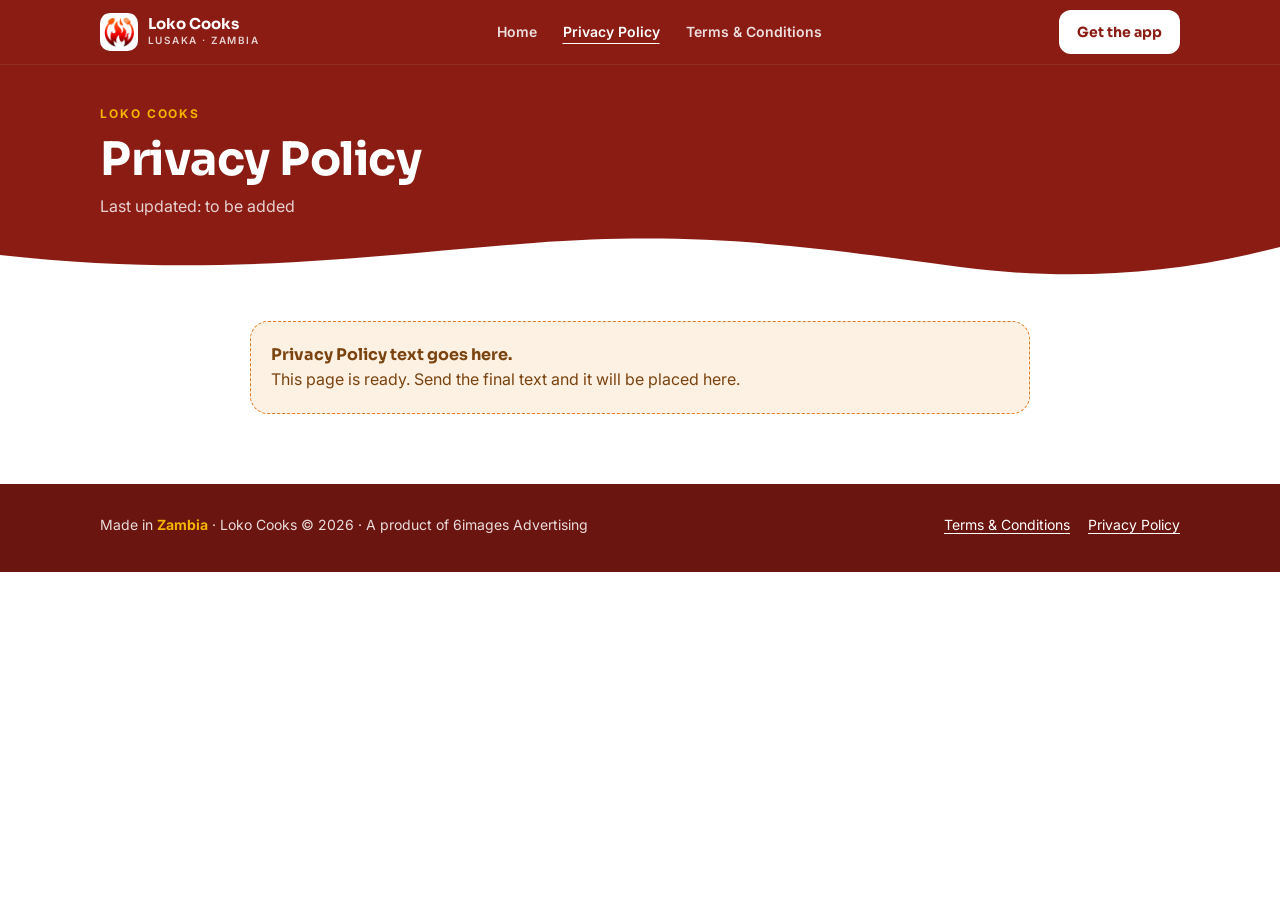
==== privacy.html @ bebd5e4b "Initial commit: Loko Cooks static website - Homepage, privacy policy, terms - Styles and images - Ne" ====
<!doctype html>
<html lang="en">
<head>
<meta charset="utf-8">
<meta name="viewport" content="width=device-width, initial-scale=1">
<title>Privacy Policy · Loko Cooks</title>
<meta name="description" content="Privacy Policy for the Loko Cooks app.">
<meta name="theme-color" content="#8a1c14">
<link rel="icon" type="image/png" href="img/favicon.png">
<link rel="preconnect" href="https://fonts.googleapis.com">
<link rel="preconnect" href="https://fonts.gstatic.com" crossorigin>
<link href="https://fonts.googleapis.com/css2?family=Inter:wght@400;500;600&family=Sora:wght@600;700;800&display=swap" rel="stylesheet">
<link rel="stylesheet" href="css/style.css">
</head>
<body>
<header class="site-header">
  <div class="wrap">
    <a class="brand" href="index.html" aria-label="Loko Cooks home">
      <img src="img/flame.png" alt="">
      <span><b>Loko Cooks</b><small>LUSAKA · ZAMBIA</small></span>
    </a>
    <nav class="nav" aria-label="Main">
      <a href="index.html">Home</a>
      <a href="privacy.html" aria-current="page">Privacy Policy</a>
      <a href="terms.html">Terms &amp; Conditions</a>
    </nav>
    <a class="btn btn-light" href="index.html#get">Get the app</a>
  </div>
</header>

<main>
<div class="page-hero">
  <div class="wrap">
    <div class="eyebrow">Loko Cooks</div>
    <h1>Privacy Policy</h1>
    <p>Last updated: <!-- DATE -->to be added</p>
  </div>
  <svg class="wave" viewBox="0 0 1440 56" preserveAspectRatio="none" aria-hidden="true"><path d="M0 30C240 54 420 30 600 18 780 6 900 20 1080 42 1200 56 1320 50 1440 22V56H0z" fill="#fff"/></svg>
</div>
<div class="legal">
  <div class="wrap">
    <div class="doc">
      <!-- PASTE THE PRIVACY POLICY TEXT BELOW. Use <h2> for headings, <p> for paragraphs and <ul><li> for lists. -->
      <div class="placeholder"><b>Privacy Policy text goes here.</b><br>This page is ready. Send the final text and it will be placed here.</div>
    </div>
  </div>
</div>
</main>

<footer class="site-footer">
  <div class="wrap">
    <div>Made in <strong>Zambia</strong> · Loko Cooks © 2026 · A product of 6images Advertising</div>
    <div class="links"><a href="terms.html">Terms &amp; Conditions</a><a href="privacy.html">Privacy Policy</a></div>
  </div>
</footer>
</body>
</html>
---- css/style.css ----
/* Loko Cooks website. Colours come from the app (lib/theme.ts). */
:root {
  --maroon: #8a1c14;
  --maroon-deep: #6e140e;
  --maroon-banner: #6b1510;
  --orange: #e07a1f;
  --orange-soft: #fdf1e3;
  --amber: #f4b400;
  --soft: #fbeeea;
  --line: #f0d6d1;
  --ink: #1c1b26;
  --sub: #6b6a78;
  --white: #ffffff;
  --radius: 18px;
  --wrap: 1120px;
}
* { box-sizing: border-box; }
html { scroll-behavior: smooth; -webkit-text-size-adjust: 100%; }
body {
  margin: 0;
  font-family: "Inter", system-ui, -apple-system, "Segoe UI", Roboto, sans-serif;
  color: var(--ink);
  background: var(--white);
  line-height: 1.6;
  font-size: 16px;
}
img { max-width: 100%; display: block; }
a { color: inherit; }
h1, h2, h3 { font-family: "Sora", "Inter", system-ui, sans-serif; line-height: 1.15; margin: 0; letter-spacing: -0.01em; }
.wrap { width: 100%; max-width: var(--wrap); margin: 0 auto; padding: 0 20px; }

/* ---------- header ---------- */
.site-header {
  position: sticky; top: 0; z-index: 50;
  background: var(--maroon);
  color: #fff;
  box-shadow: 0 1px 0 rgba(255,255,255,.08);
}
.site-header .wrap { display: flex; align-items: center; justify-content: space-between; height: 64px; gap: 12px; }
.brand { display: flex; align-items: center; gap: 10px; text-decoration: none; }
.brand img { width: 38px; height: 38px; border-radius: 10px; background: #fff; padding: 4px; object-fit: contain; }
.brand b { display: block; font-family: "Sora", sans-serif; font-size: 15px; line-height: 1.1; }
.brand small { display: block; font-size: 10px; letter-spacing: .14em; opacity: .8; font-weight: 600; }
.nav { display: none; gap: 26px; font-size: 14px; font-weight: 600; }
.nav a { text-decoration: none; opacity: .85; }
.nav a:hover, .nav a[aria-current="page"] { opacity: 1; text-decoration: underline; text-underline-offset: 6px; }
.btn {
  display: inline-flex; align-items: center; justify-content: center; gap: 8px;
  font-family: "Sora", sans-serif; font-weight: 700; font-size: 14px;
  border-radius: 12px; padding: 11px 18px; text-decoration: none; border: 0; cursor: pointer;
}
.btn-light { background: #fff; color: var(--maroon); }
.btn-orange { background: var(--orange); color: #fff; padding: 15px 24px; font-size: 15px; box-shadow: 0 8px 20px rgba(224,122,31,.35); }
.btn-orange:hover { background: #cf6e17; }
.btn-ghost { background: rgba(255,255,255,.12); color: #fff; padding: 15px 24px; font-size: 15px; border: 1px solid rgba(255,255,255,.3); }

/* ---------- hero ---------- */
.hero { background: var(--maroon); color: #fff; position: relative; overflow: hidden; padding: 38px 0 0; }
.hero .grid { display: grid; gap: 28px; }
.eyebrow { font-size: 12px; letter-spacing: .16em; font-weight: 700; text-transform: uppercase; color: var(--amber); }
.hero h1 { font-size: clamp(32px, 8vw, 54px); margin: 12px 0 16px; }
.hero h1 em { font-style: normal; color: var(--amber); }
.hero p.lead { font-size: 17px; color: rgba(255,255,255,.86); max-width: 520px; margin: 0 0 22px; }
.hero .cta { display: flex; flex-wrap: wrap; gap: 12px; }
.note { margin-top: 14px; font-size: 13px; color: rgba(255,255,255,.7); }
.hero-photo {
  position: relative; border-radius: 28px; overflow: hidden; aspect-ratio: 4 / 4.4;
  max-height: 460px; width: 100%;
}
.hero-photo img { width: 100%; height: 100%; object-fit: cover; }
.hero-photo .tag {
  position: absolute; left: 14px; bottom: 14px; background: #fff; color: var(--ink);
  border-radius: 14px; padding: 10px 14px; font-weight: 700; font-size: 14px; display: flex; gap: 10px; align-items: center;
  box-shadow: 0 10px 30px rgba(0,0,0,.25);
}
.hero-photo .tag i { width: 10px; height: 10px; border-radius: 50%; background: #1f9d55; display: inline-block; }
.dot-orb { position: absolute; border-radius: 50%; background: var(--amber); opacity: .95; }
.hero .orb1 { width: 38px; height: 38px; top: 26px; right: 22px; }
.hero .orb2 { width: 18px; height: 18px; top: 160px; right: 70px; background: var(--orange); }
.wave { display: block; width: 100%; height: 56px; margin-top: -1px; }

/* ---------- sections ---------- */
.dotted {
  background-color: #fff;
  background-image:
    linear-gradient(rgba(138,28,20,.05) 1px, transparent 1px),
    linear-gradient(90deg, rgba(138,28,20,.05) 1px, transparent 1px);
  background-size: 36px 36px;
}
section { padding: 56px 0; }
.sec-head { text-align: center; max-width: 640px; margin: 0 auto 34px; }
.sec-head .eyebrow { color: var(--maroon); }
.sec-head h2 { font-size: clamp(26px, 6vw, 38px); margin: 10px 0 12px; }
.sec-head p { color: var(--sub); margin: 0; }

.stats { display: grid; grid-template-columns: 1fr 1fr; gap: 1px; background: rgba(255,255,255,.12); border-radius: 18px; overflow: hidden; margin-top: -2px; }
.stat { background: var(--maroon-deep); padding: 20px 14px; text-align: center; }
.stat b { display: block; font-family: "Sora", sans-serif; font-size: 28px; color: var(--amber); }
.stat span { font-size: 11px; letter-spacing: .14em; font-weight: 700; color: rgba(255,255,255,.8); text-transform: uppercase; }
.stats-wrap { background: var(--maroon); padding: 28px 0 0; }
.stats-wrap .wave { margin-top: 36px; }

.cards { display: grid; gap: 16px; }
.card { background: #fff; border: 1px solid var(--line); border-radius: var(--radius); padding: 22px; box-shadow: 0 6px 22px rgba(138,28,20,.06); }
.card .ico { width: 46px; height: 46px; border-radius: 14px; background: var(--soft); color: var(--maroon); display: grid; place-items: center; margin-bottom: 14px; }
.card .ico svg { width: 24px; height: 24px; }
.card h3 { font-size: 18px; margin-bottom: 8px; }
.card p { margin: 0 0 12px; color: var(--sub); font-size: 15px; }
.ticks { list-style: none; padding: 0; margin: 0; display: grid; gap: 8px; font-size: 14px; }
.ticks li { display: flex; gap: 8px; align-items: flex-start; }
.ticks li::before { content: ""; flex: none; width: 16px; height: 16px; margin-top: 3px; border-radius: 50%; background: var(--orange) url("data:image/svg+xml,%3Csvg xmlns='http://www.w3.org/2000/svg' viewBox='0 0 16 16'%3E%3Cpath d='M4.5 8.4l2.3 2.3 4.7-4.9' fill='none' stroke='white' stroke-width='1.8' stroke-linecap='round' stroke-linejoin='round'/%3E%3C/svg%3E") center / 16px no-repeat; }

.steps-sec { background: var(--soft); }
.steps { display: grid; gap: 14px; counter-reset: s; }
.step { background: #fff; border-radius: var(--radius); padding: 20px 20px 20px 74px; position: relative; border: 1px solid var(--line); }
.step::before {
  counter-increment: s; content: counter(s);
  position: absolute; left: 18px; top: 18px; width: 40px; height: 40px; border-radius: 50%;
  background: var(--maroon); color: #fff; font-family: "Sora", sans-serif; font-weight: 800; display: grid; place-items: center;
}
.step h3 { font-size: 17px; margin-bottom: 4px; }
.step p { margin: 0; color: var(--sub); font-size: 15px; }

.markets { display: grid; gap: 12px; grid-template-columns: 1fr; }
.market { display: flex; align-items: center; gap: 14px; background: #fff; border: 1px solid var(--line); border-radius: var(--radius); padding: 16px 18px; }
.market .pin { width: 42px; height: 42px; border-radius: 50%; background: var(--orange-soft); color: var(--orange); display: grid; place-items: center; flex: none; }
.market b { font-family: "Sora", sans-serif; display: block; }
.market span { font-size: 13px; color: var(--sub); }

.rider { background: var(--maroon); color: #fff; border-radius: 28px; padding: 30px 24px; position: relative; overflow: hidden; }
.rider h2 { font-size: clamp(24px, 6vw, 34px); margin: 10px 0 12px; }
.rider p { color: rgba(255,255,255,.85); margin: 0 0 18px; max-width: 520px; }
.rider .orb { position: absolute; width: 120px; height: 120px; border-radius: 50%; right: -30px; bottom: -30px; background: var(--amber); opacity: .9; }

.contact-list { display: grid; gap: 14px; max-width: 560px; margin: 0 auto; }
.contact { display: flex; gap: 16px; align-items: center; text-decoration: none; background: #fff; border: 1px solid var(--line); border-radius: var(--radius); padding: 18px; box-shadow: 0 6px 22px rgba(138,28,20,.06); }
.contact .ico { width: 46px; height: 46px; border-radius: 50%; background: var(--maroon); color: #fff; display: grid; place-items: center; flex: none; }
.contact .ico svg { width: 22px; height: 22px; }
.contact b { font-family: "Sora", sans-serif; display: block; font-size: 16px; }
.contact span { font-size: 13.5px; color: var(--sub); }

/* ---------- footer ---------- */
.site-footer { background: var(--maroon-banner); color: rgba(255,255,255,.85); padding: 30px 0 36px; font-size: 14px; }
.site-footer .wrap { display: grid; gap: 14px; }
.site-footer a { color: #fff; text-underline-offset: 3px; }
.site-footer .links { display: flex; flex-wrap: wrap; gap: 6px 18px; }
.site-footer strong { color: var(--amber); }

/* ---------- legal pages ---------- */
.page-hero { background: var(--maroon); color: #fff; padding: 40px 0 0; }
.page-hero h1 { font-size: clamp(30px, 7vw, 46px); margin: 10px 0 8px; }
.page-hero p { margin: 0 0 6px; color: rgba(255,255,255,.8); }
.legal { padding: 40px 0 70px; }
.legal .doc { max-width: 780px; margin: 0 auto; }
.legal h2 { font-size: 22px; margin: 34px 0 10px; color: var(--maroon); }
.legal p, .legal li { color: #3b3a47; }
.legal ul { padding-left: 20px; }
.placeholder { border: 1.5px dashed var(--orange); background: var(--orange-soft); border-radius: var(--radius); padding: 20px; color: #7a4310; }
.placeholder b { font-family: "Sora", sans-serif; }

/* ---------- desktop ---------- */
@media (min-width: 760px) {
  .nav { display: flex; }
  .hero { padding-top: 64px; }
  .hero .grid { grid-template-columns: 1.1fr .9fr; align-items: end; gap: 48px; }
  .hero .copy { padding-bottom: 30px; }
  .hero-photo { max-height: 520px; }
  .stats { grid-template-columns: repeat(4, 1fr); }
  .cards.three { grid-template-columns: repeat(3, 1fr); }
  .cards.two { grid-template-columns: repeat(2, 1fr); }
  .steps { grid-template-columns: repeat(2, 1fr); }
  .markets { grid-template-columns: repeat(3, 1fr); }
  .rider { padding: 48px; }
  .site-footer .wrap { grid-template-columns: 1fr auto; align-items: center; }
  section { padding: 76px 0; }
}
@media (prefers-reduced-motion: no-preference) {
  .card, .step, .market, .contact { transition: transform .2s ease, box-shadow .2s ease; }
  .card:hover, .contact:hover { transform: translateY(-3px); box-shadow: 0 12px 28px rgba(138,28,20,.12); }
}
a:focus-visible, .btn:focus-visible { outline: 3px solid var(--amber); outline-offset: 3px; }
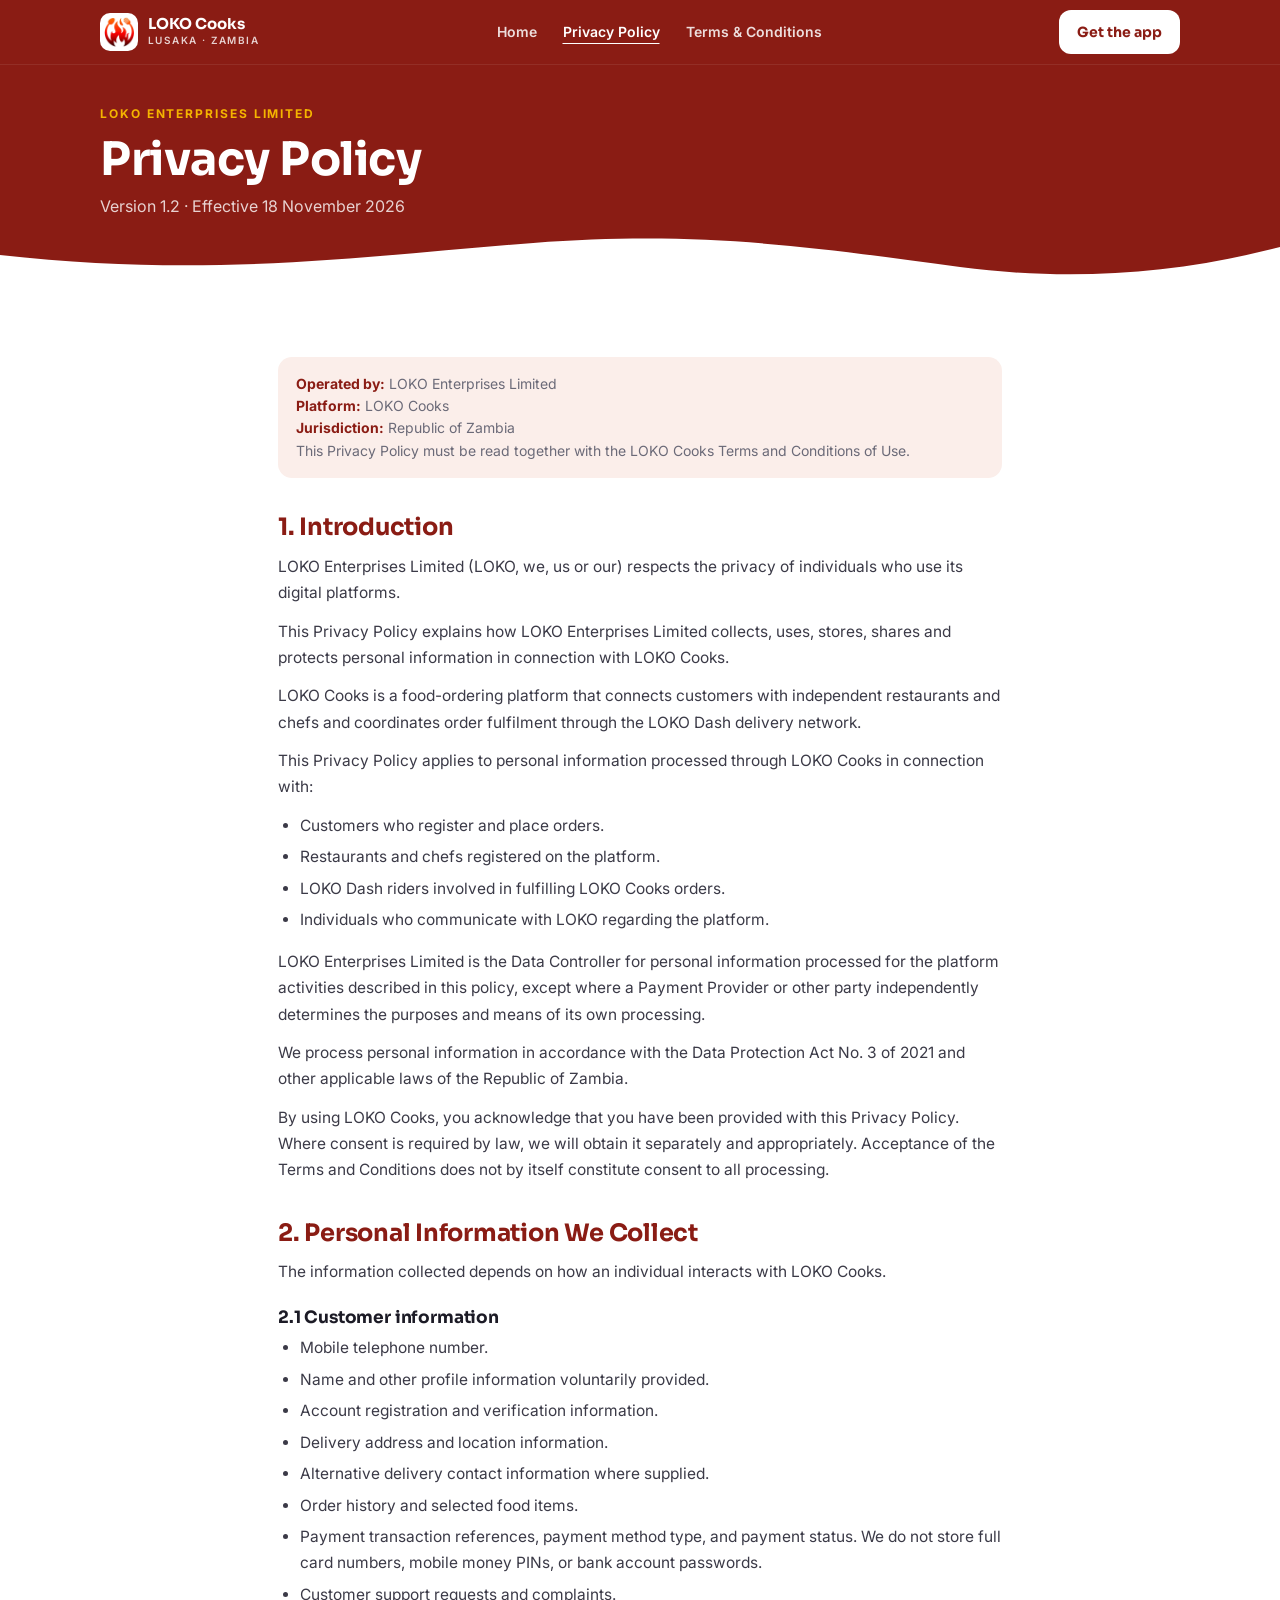
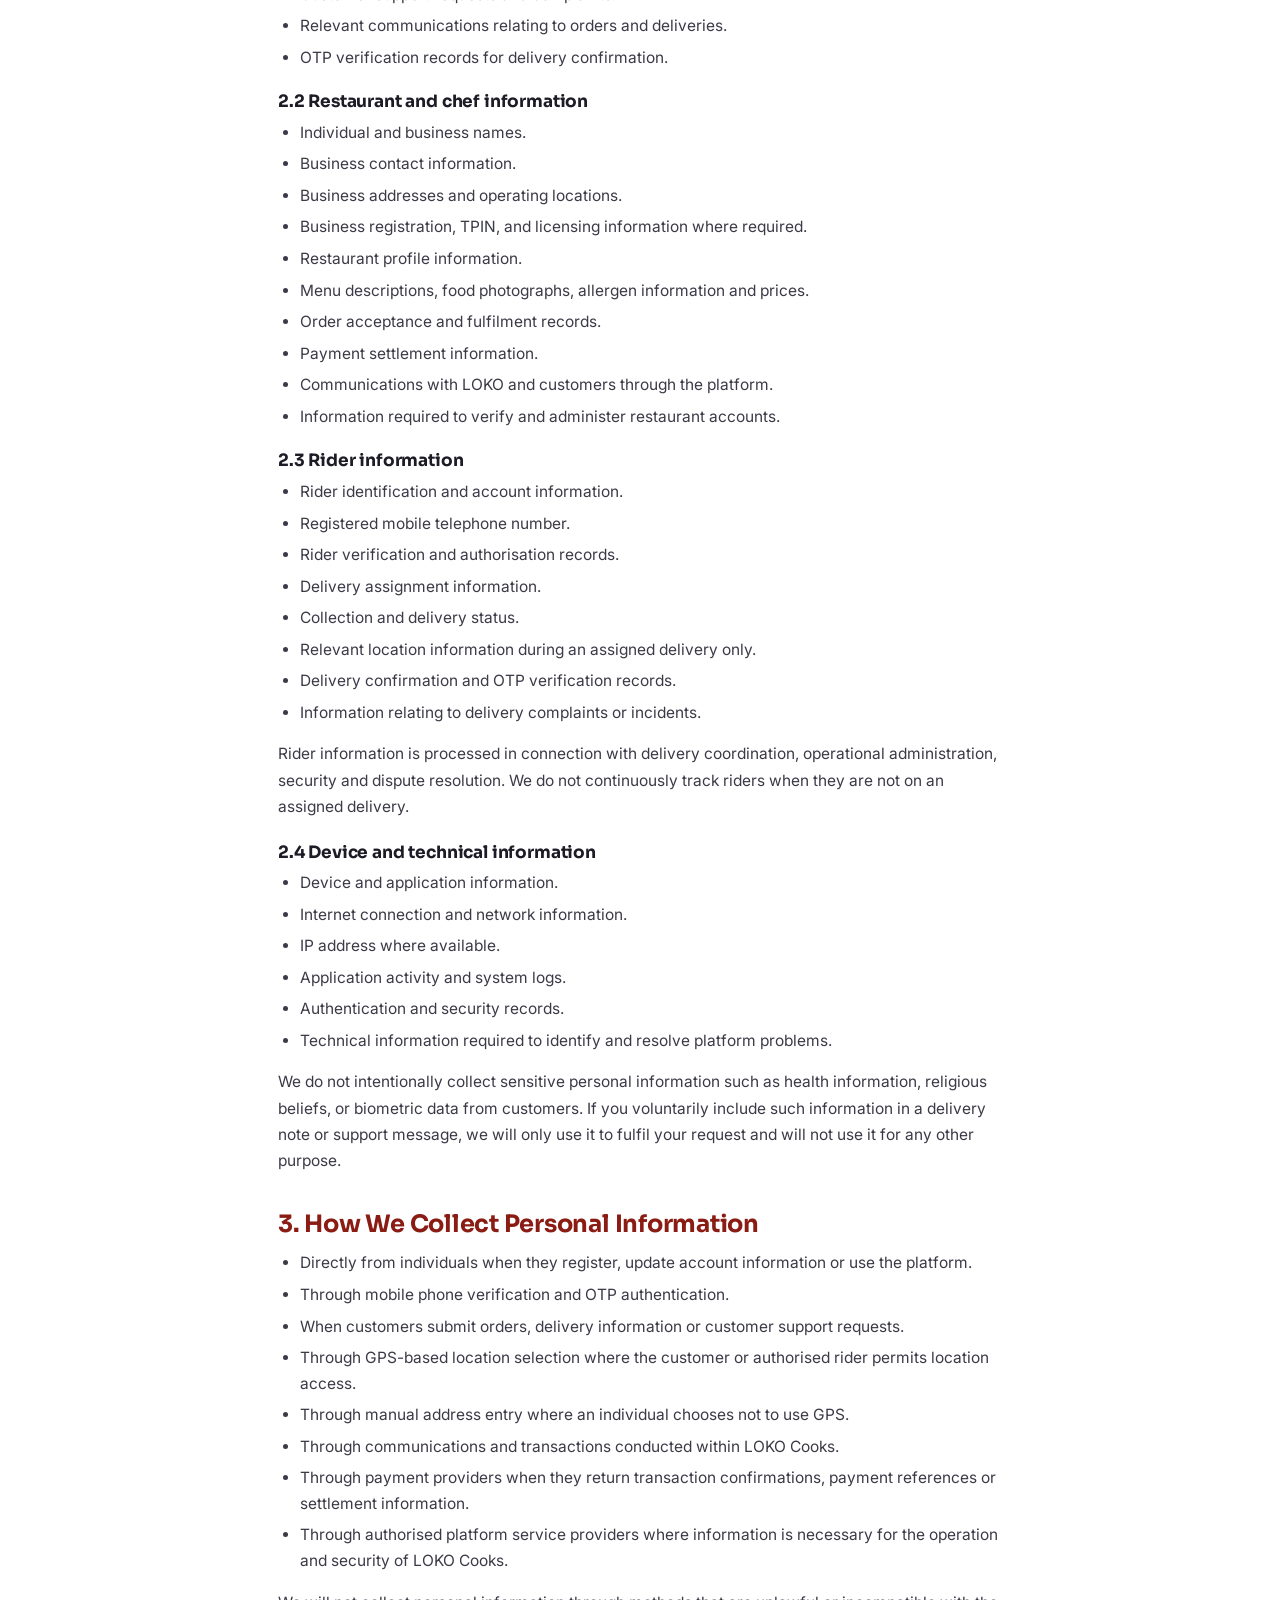
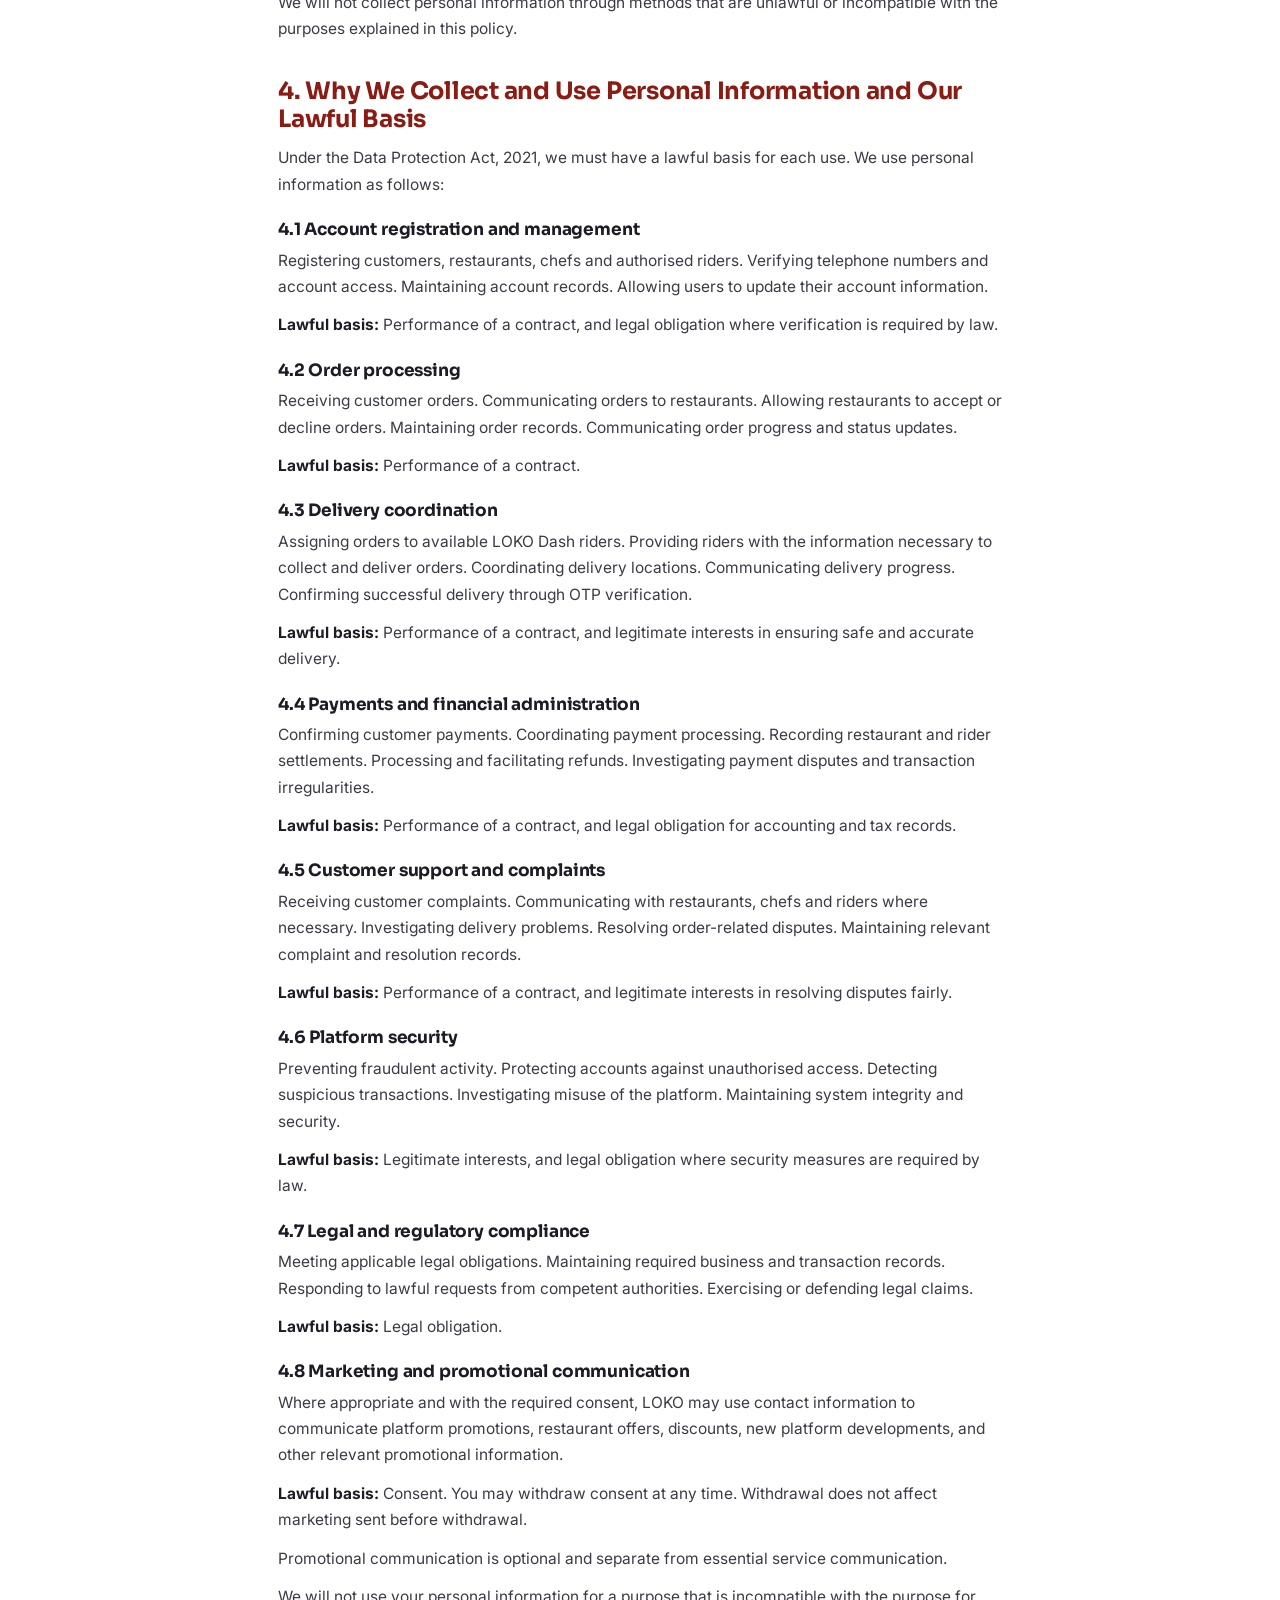
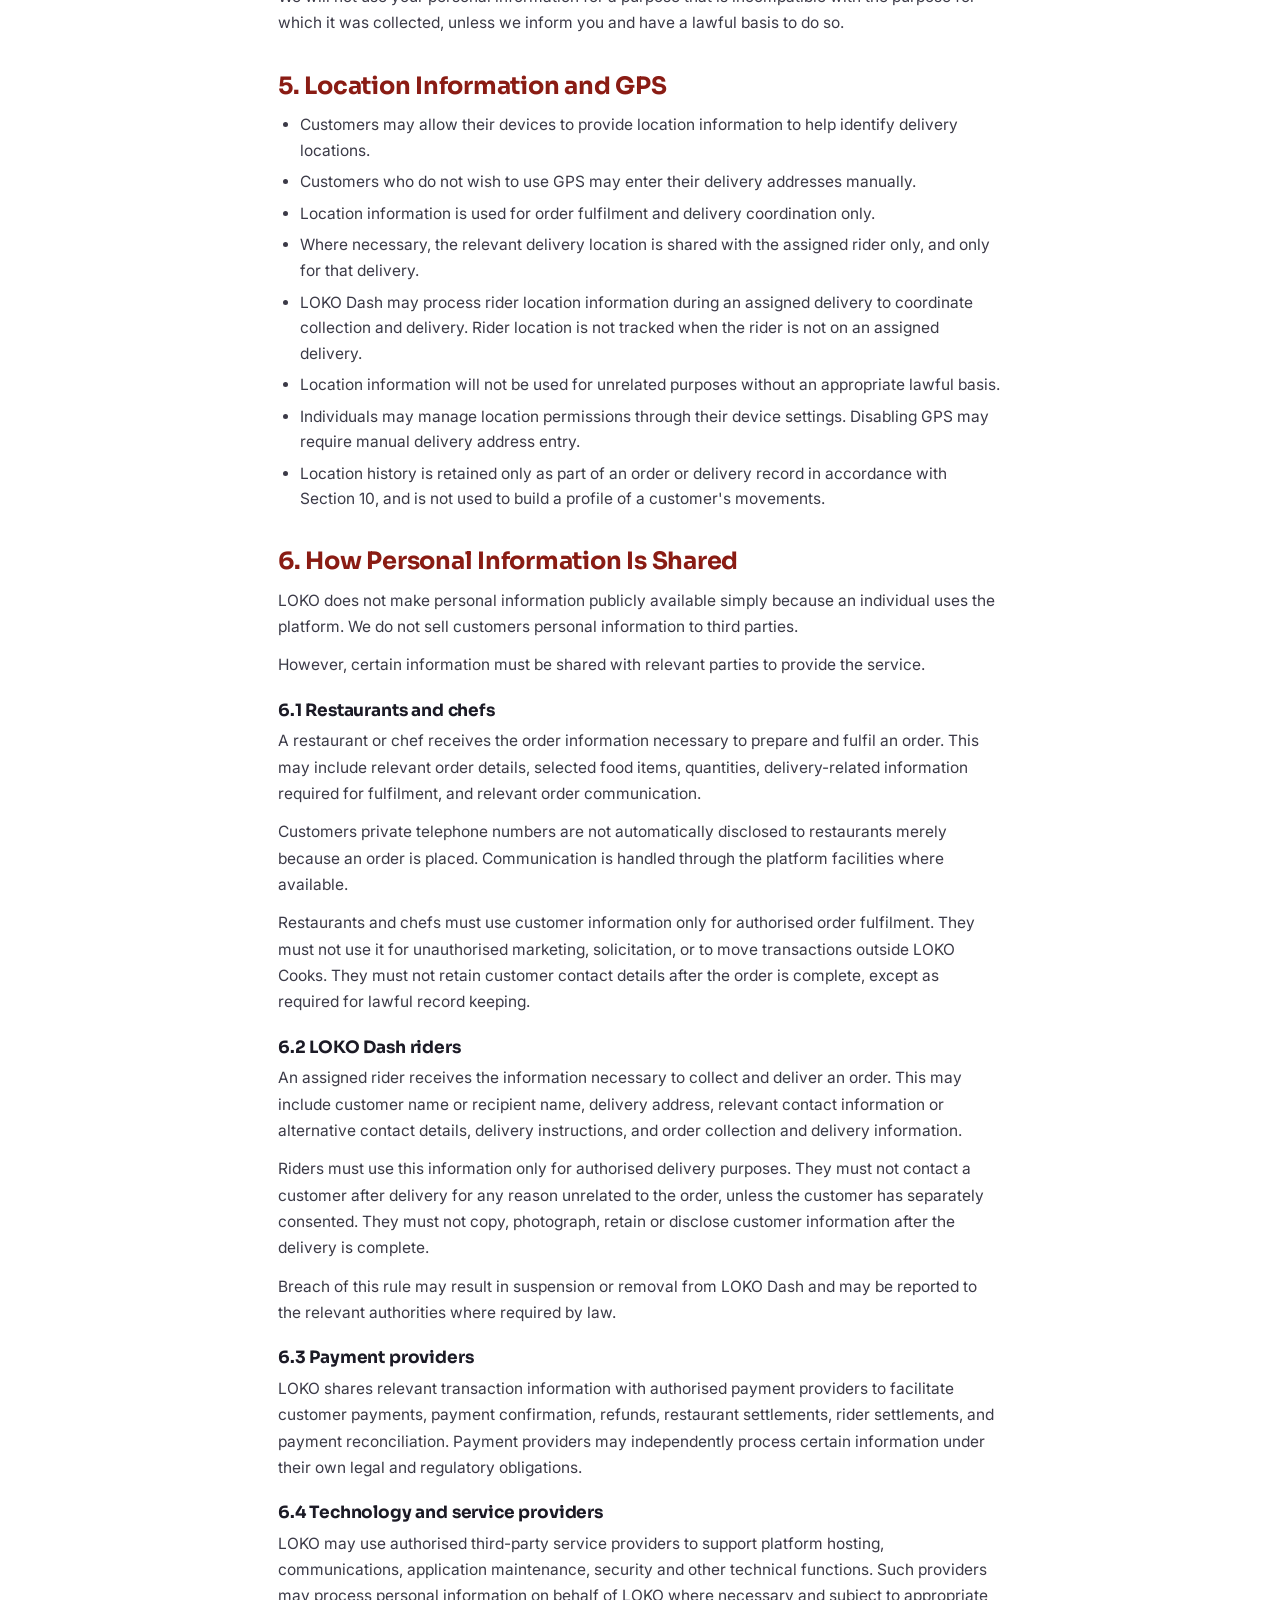
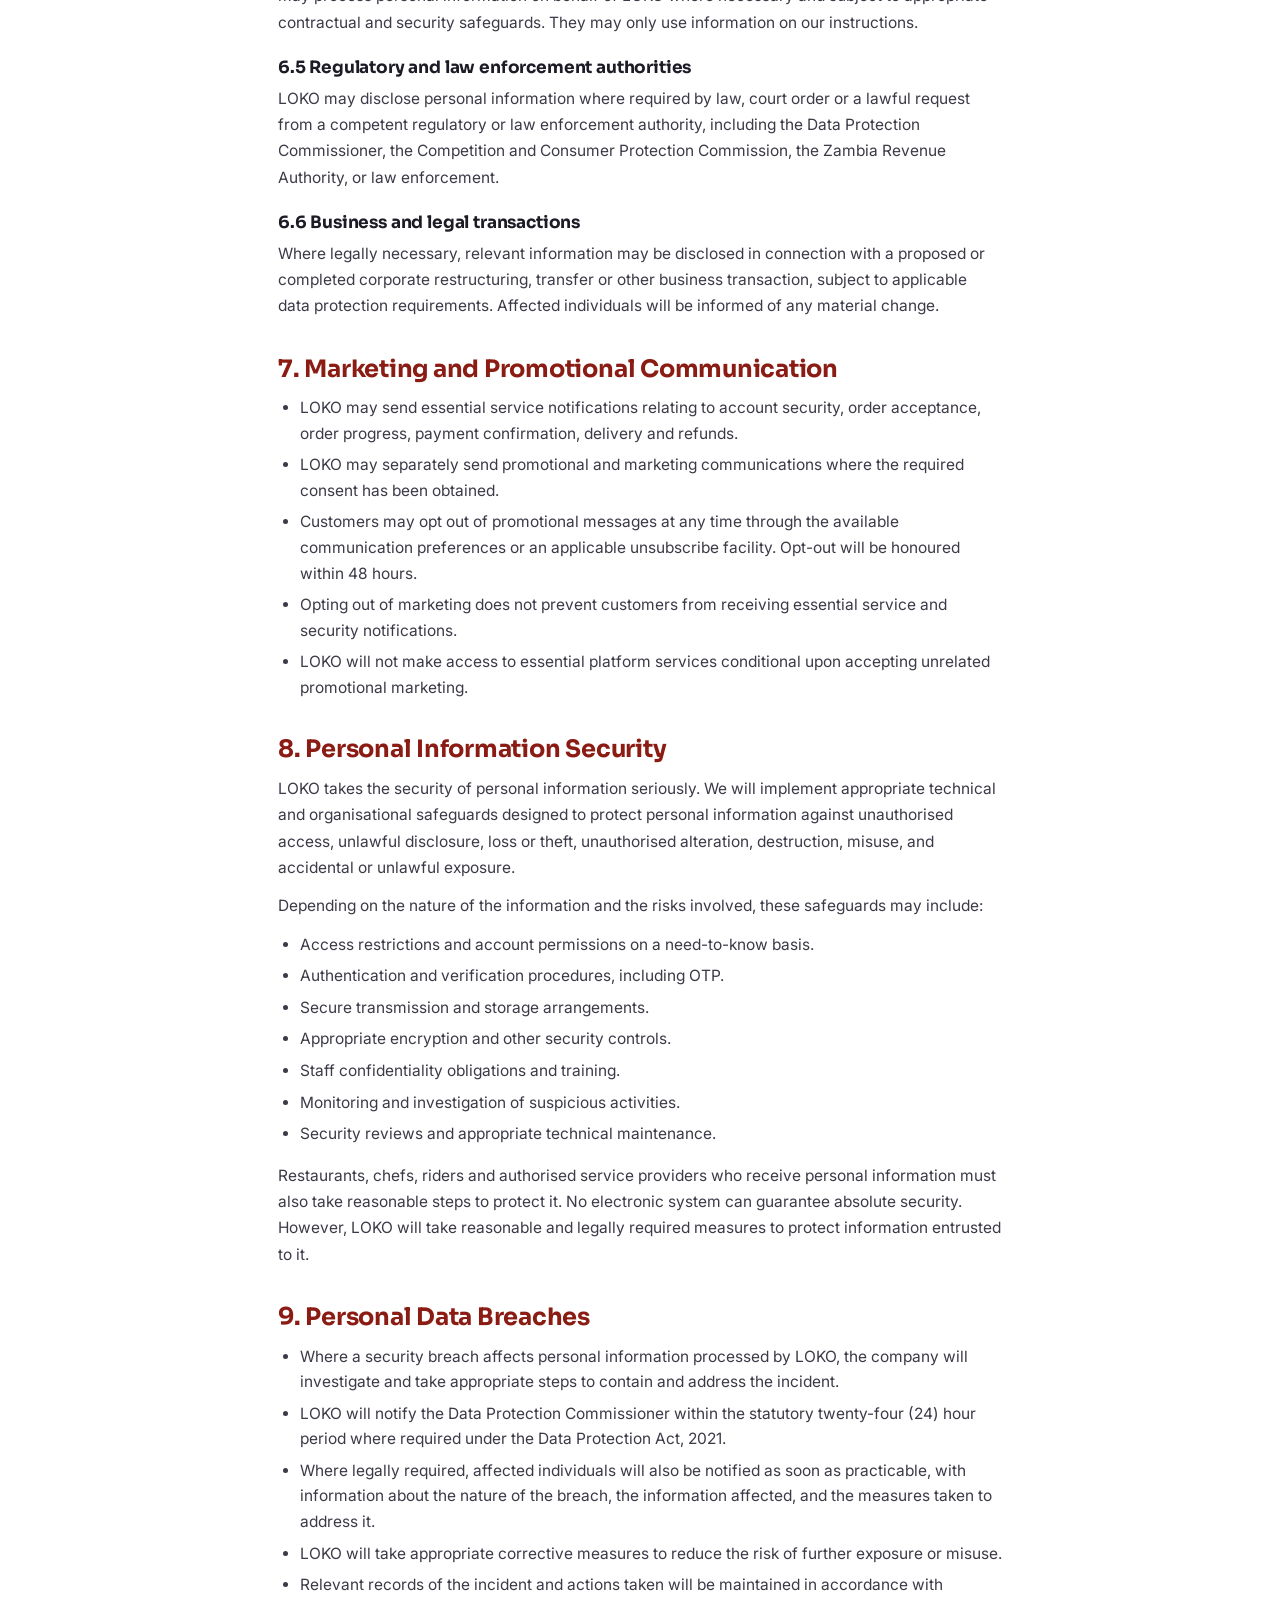
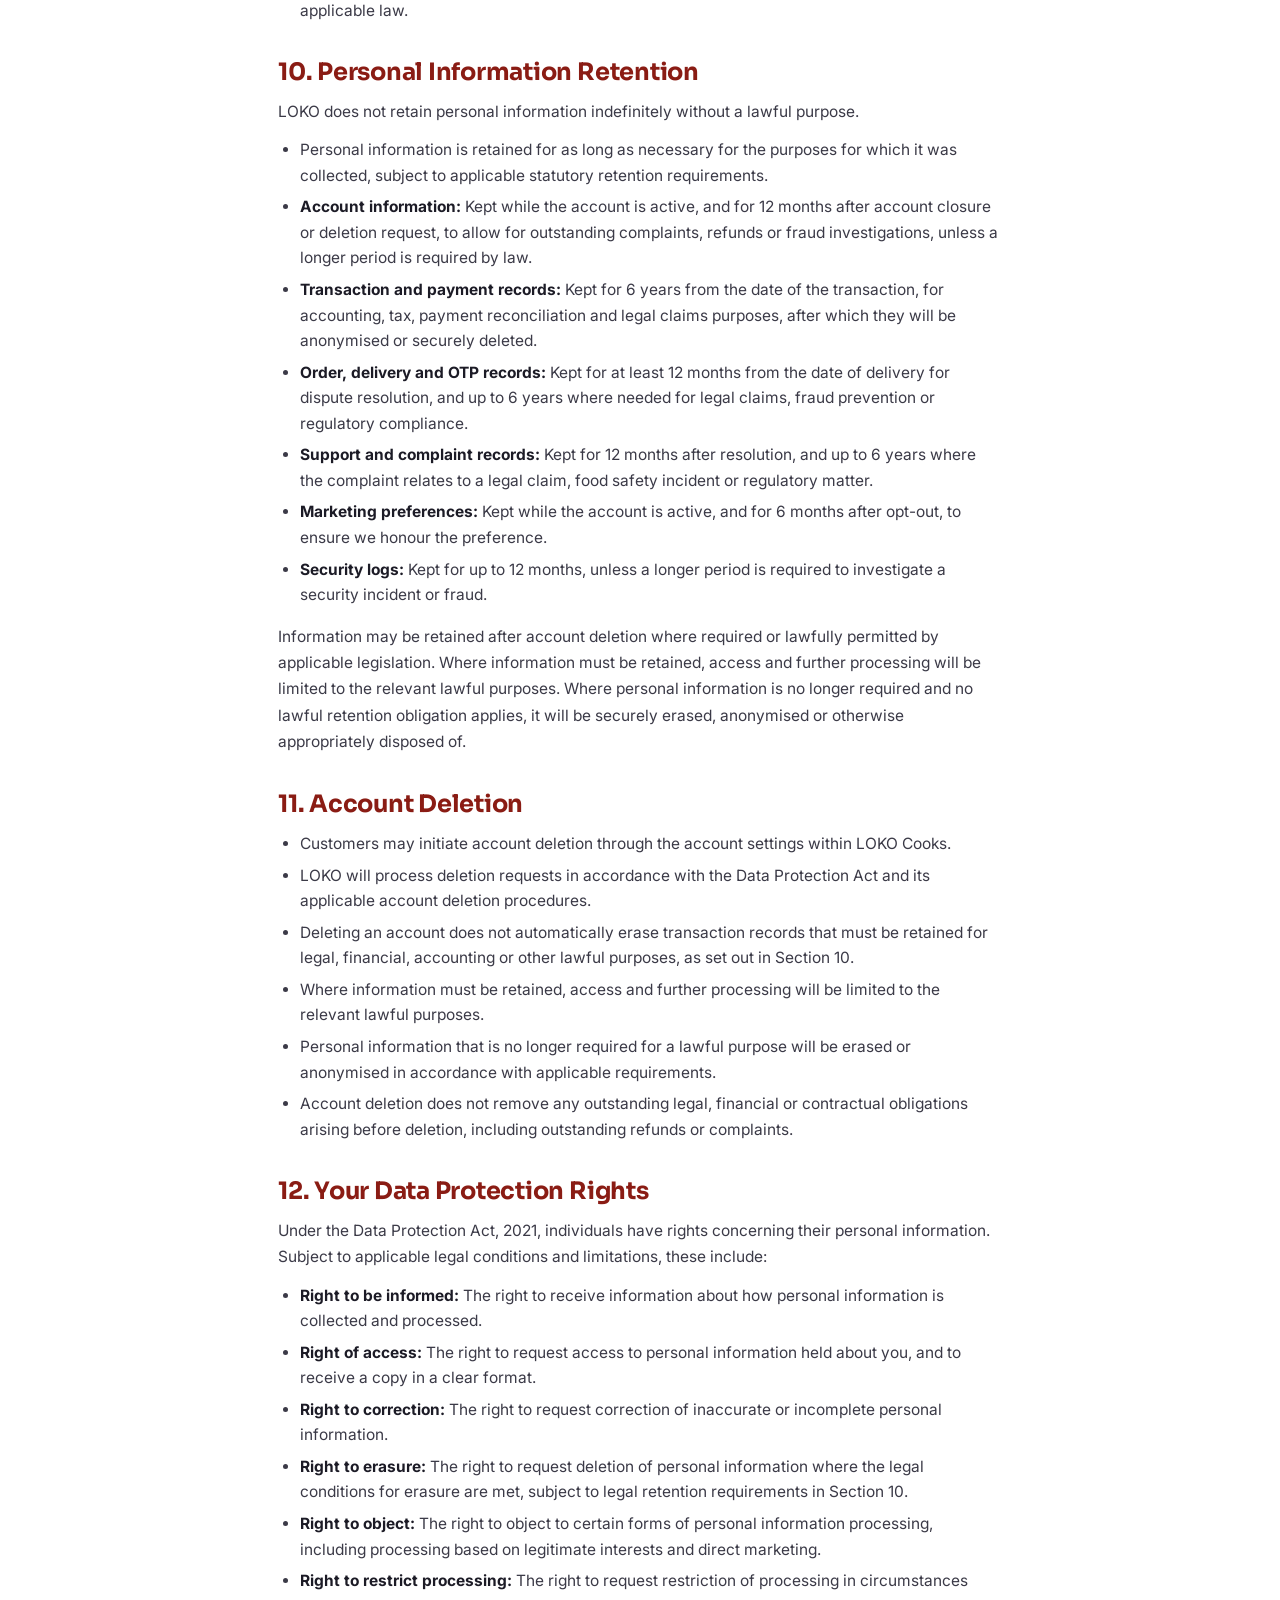
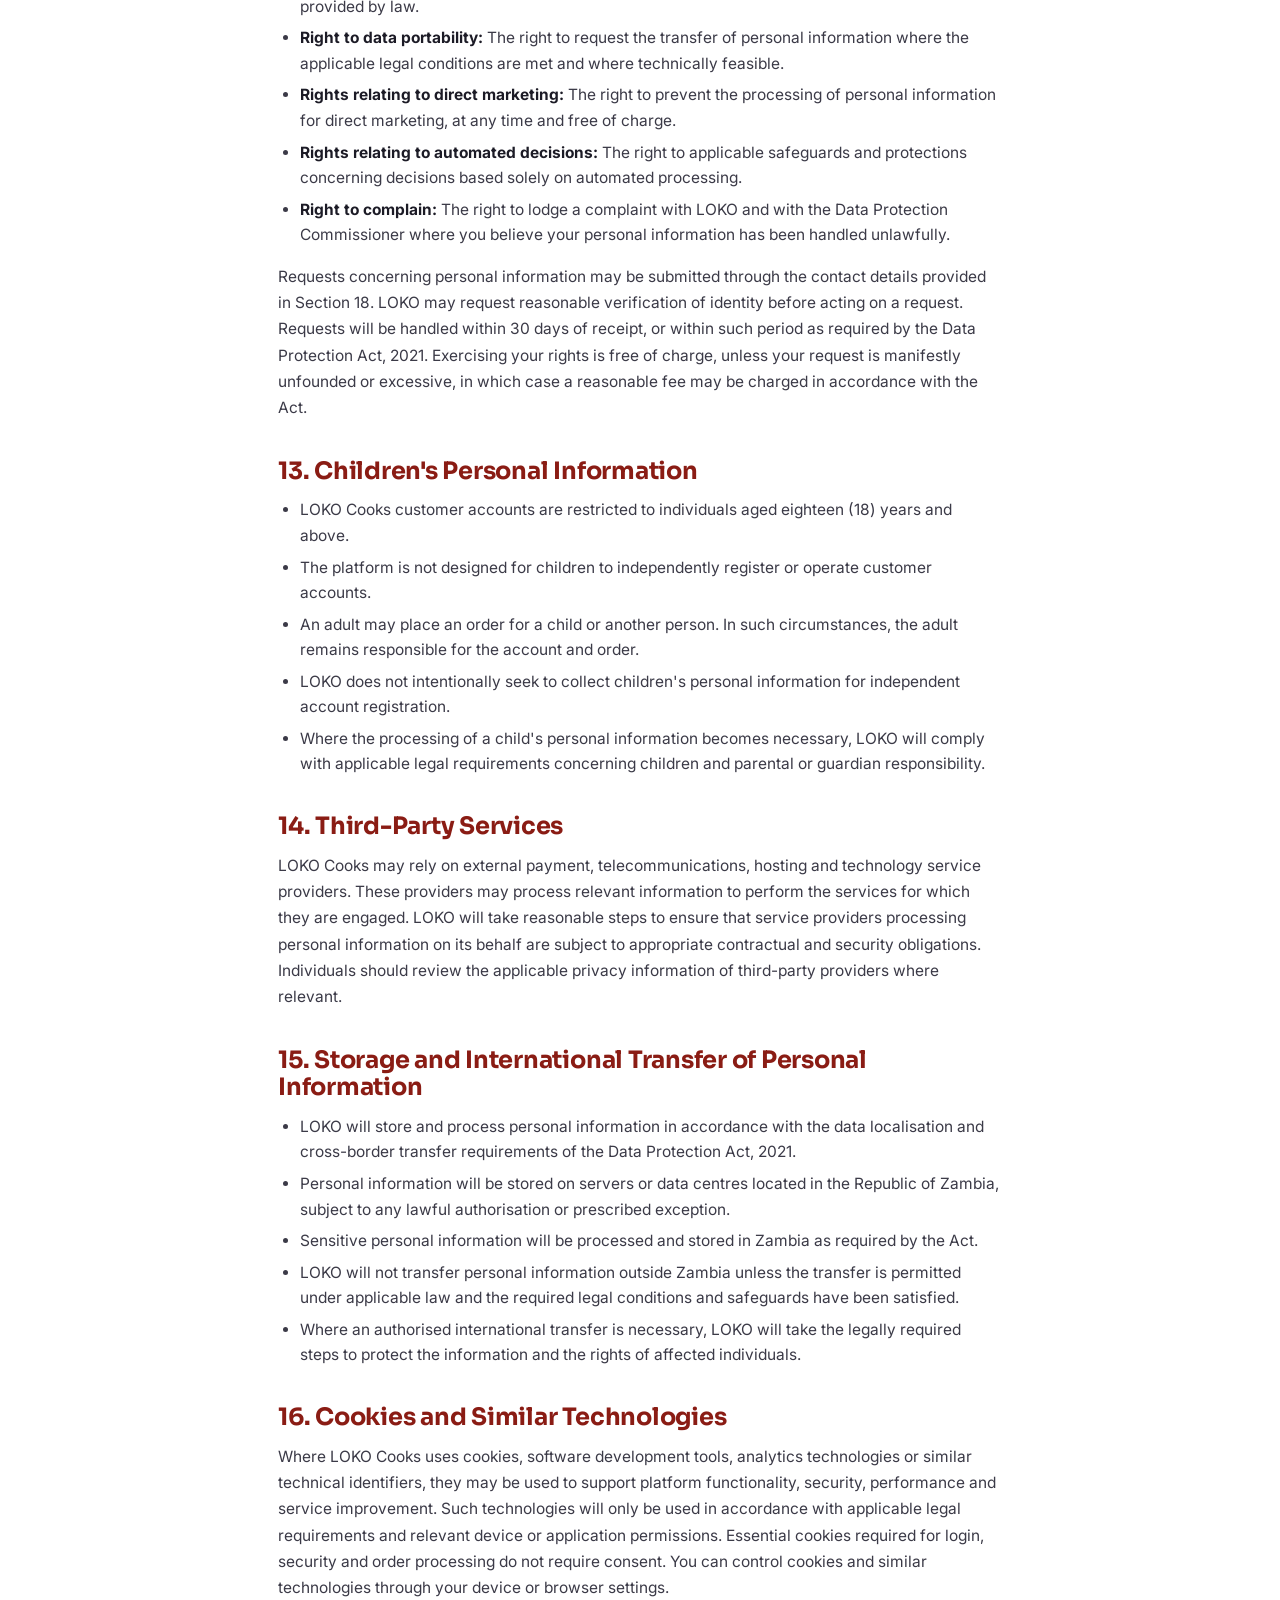
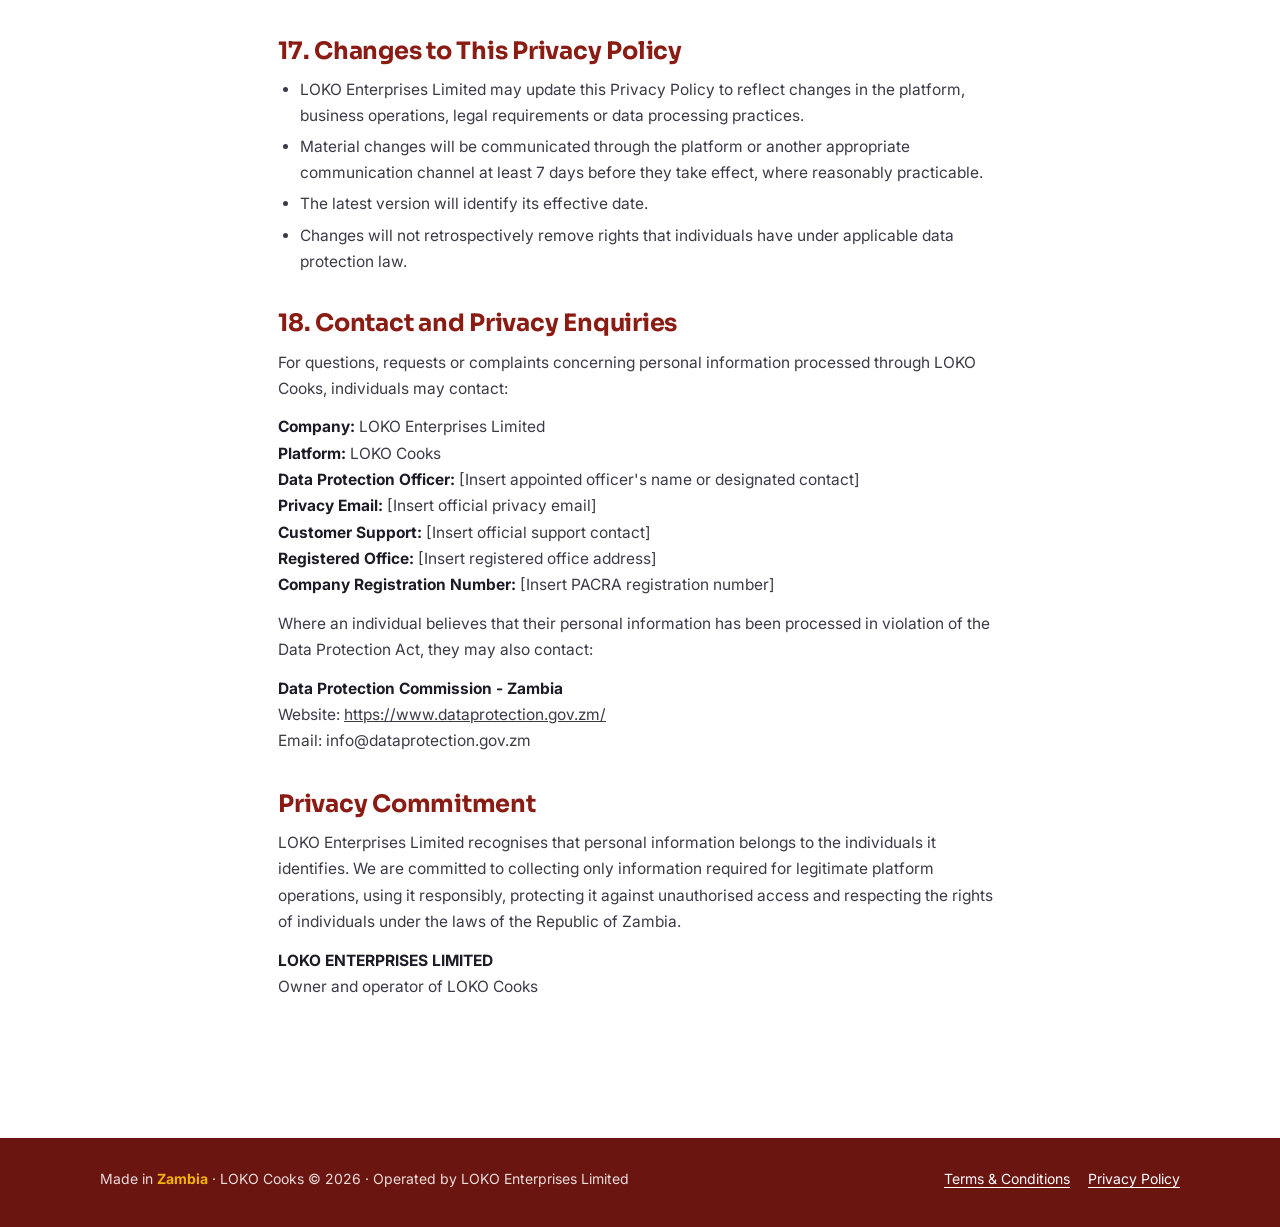
==== commit 442bdd50: "Add full Privacy Policy and Terms pages + official company name - Privacy Policy and Terms & Conditi" ====
--- a/privacy.html
+++ b/privacy.html
@@ -2,9 +2,9 @@
 <html lang="en">
 <head>
 <meta charset="utf-8">
-<meta name="viewport" content="width=device-width, initial-scale=1">
-<title>Privacy Policy · Loko Cooks</title>
-<meta name="description" content="Privacy Policy for the Loko Cooks app.">
+<meta name="viewport" content="width=device-width, initial-scale=1, maximum-scale=1, user-scalable=no">
+<title>Privacy Policy · LOKO Cooks</title>
+<meta name="description" content="Privacy Policy for LOKO Cooks, operated by LOKO Enterprises Limited.">
 <meta name="theme-color" content="#8a1c14">
 <link rel="icon" type="image/png" href="img/favicon.png">
 <link rel="preconnect" href="https://fonts.googleapis.com">
@@ -15,14 +15,14 @@
 <body>
 <header class="site-header">
   <div class="wrap">
-    <a class="brand" href="index.html" aria-label="Loko Cooks home">
+    <a class="brand" href="index.html" aria-label="LOKO Cooks home">
       <img src="img/flame.png" alt="">
-      <span><b>Loko Cooks</b><small>LUSAKA · ZAMBIA</small></span>
+      <span><b>LOKO Cooks</b><small>LUSAKA · ZAMBIA</small></span>
     </a>
     <nav class="nav" aria-label="Main">
       <a href="index.html">Home</a>
       <a href="privacy.html" aria-current="page">Privacy Policy</a>
-      <a href="terms.html">Terms &amp; Conditions</a>
+      <a href="terms.html">Terms & Conditions</a>
     </nav>
     <a class="btn btn-light" href="index.html#get">Get the app</a>
   </div>
@@ -31,17 +31,286 @@
 <main>
 <div class="page-hero">
   <div class="wrap">
-    <div class="eyebrow">Loko Cooks</div>
+    <div class="eyebrow">LOKO Enterprises Limited</div>
     <h1>Privacy Policy</h1>
-    <p>Last updated: <!-- DATE -->to be added</p>
+    <p>Version 1.2 · Effective 18 November 2026</p>
   </div>
   <svg class="wave" viewBox="0 0 1440 56" preserveAspectRatio="none" aria-hidden="true"><path d="M0 30C240 54 420 30 600 18 780 6 900 20 1080 42 1200 56 1320 50 1440 22V56H0z" fill="#fff"/></svg>
 </div>
 <div class="legal">
   <div class="wrap">
     <div class="doc">
-      <!-- PASTE THE PRIVACY POLICY TEXT BELOW. Use <h2> for headings, <p> for paragraphs and <ul><li> for lists. -->
-      <div class="placeholder"><b>Privacy Policy text goes here.</b><br>This page is ready. Send the final text and it will be placed here.</div>
+      <div class="meta">
+        <b>Operated by:</b> LOKO Enterprises Limited<br>
+        <b>Platform:</b> LOKO Cooks<br>
+        <b>Jurisdiction:</b> Republic of Zambia<br>
+        This Privacy Policy must be read together with the LOKO Cooks Terms and Conditions of Use.
+      </div>
+
+      <h2>1. Introduction</h2>
+      <p>LOKO Enterprises Limited (LOKO, we, us or our) respects the privacy of individuals who use its digital platforms.</p>
+      <p>This Privacy Policy explains how LOKO Enterprises Limited collects, uses, stores, shares and protects personal information in connection with LOKO Cooks.</p>
+      <p>LOKO Cooks is a food-ordering platform that connects customers with independent restaurants and chefs and coordinates order fulfilment through the LOKO Dash delivery network.</p>
+      <p>This Privacy Policy applies to personal information processed through LOKO Cooks in connection with:</p>
+      <ul>
+        <li>Customers who register and place orders.</li>
+        <li>Restaurants and chefs registered on the platform.</li>
+        <li>LOKO Dash riders involved in fulfilling LOKO Cooks orders.</li>
+        <li>Individuals who communicate with LOKO regarding the platform.</li>
+      </ul>
+      <p>LOKO Enterprises Limited is the Data Controller for personal information processed for the platform activities described in this policy, except where a Payment Provider or other party independently determines the purposes and means of its own processing.</p>
+      <p>We process personal information in accordance with the Data Protection Act No. 3 of 2021 and other applicable laws of the Republic of Zambia.</p>
+      <p>By using LOKO Cooks, you acknowledge that you have been provided with this Privacy Policy. Where consent is required by law, we will obtain it separately and appropriately. Acceptance of the Terms and Conditions does not by itself constitute consent to all processing.</p>
+
+      <h2>2. Personal Information We Collect</h2>
+      <p>The information collected depends on how an individual interacts with LOKO Cooks.</p>
+      <h3>2.1 Customer information</h3>
+      <ul>
+        <li>Mobile telephone number.</li>
+        <li>Name and other profile information voluntarily provided.</li>
+        <li>Account registration and verification information.</li>
+        <li>Delivery address and location information.</li>
+        <li>Alternative delivery contact information where supplied.</li>
+        <li>Order history and selected food items.</li>
+        <li>Payment transaction references, payment method type, and payment status. We do not store full card numbers, mobile money PINs, or bank account passwords.</li>
+        <li>Customer support requests and complaints.</li>
+        <li>Relevant communications relating to orders and deliveries.</li>
+        <li>OTP verification records for delivery confirmation.</li>
+      </ul>
+      <h3>2.2 Restaurant and chef information</h3>
+      <ul>
+        <li>Individual and business names.</li>
+        <li>Business contact information.</li>
+        <li>Business addresses and operating locations.</li>
+        <li>Business registration, TPIN, and licensing information where required.</li>
+        <li>Restaurant profile information.</li>
+        <li>Menu descriptions, food photographs, allergen information and prices.</li>
+        <li>Order acceptance and fulfilment records.</li>
+        <li>Payment settlement information.</li>
+        <li>Communications with LOKO and customers through the platform.</li>
+        <li>Information required to verify and administer restaurant accounts.</li>
+      </ul>
+      <h3>2.3 Rider information</h3>
+      <ul>
+        <li>Rider identification and account information.</li>
+        <li>Registered mobile telephone number.</li>
+        <li>Rider verification and authorisation records.</li>
+        <li>Delivery assignment information.</li>
+        <li>Collection and delivery status.</li>
+        <li>Relevant location information during an assigned delivery only.</li>
+        <li>Delivery confirmation and OTP verification records.</li>
+        <li>Information relating to delivery complaints or incidents.</li>
+      </ul>
+      <p>Rider information is processed in connection with delivery coordination, operational administration, security and dispute resolution. We do not continuously track riders when they are not on an assigned delivery.</p>
+      <h3>2.4 Device and technical information</h3>
+      <ul>
+        <li>Device and application information.</li>
+        <li>Internet connection and network information.</li>
+        <li>IP address where available.</li>
+        <li>Application activity and system logs.</li>
+        <li>Authentication and security records.</li>
+        <li>Technical information required to identify and resolve platform problems.</li>
+      </ul>
+      <p>We do not intentionally collect sensitive personal information such as health information, religious beliefs, or biometric data from customers. If you voluntarily include such information in a delivery note or support message, we will only use it to fulfil your request and will not use it for any other purpose.</p>
+
+      <h2>3. How We Collect Personal Information</h2>
+      <ul>
+        <li>Directly from individuals when they register, update account information or use the platform.</li>
+        <li>Through mobile phone verification and OTP authentication.</li>
+        <li>When customers submit orders, delivery information or customer support requests.</li>
+        <li>Through GPS-based location selection where the customer or authorised rider permits location access.</li>
+        <li>Through manual address entry where an individual chooses not to use GPS.</li>
+        <li>Through communications and transactions conducted within LOKO Cooks.</li>
+        <li>Through payment providers when they return transaction confirmations, payment references or settlement information.</li>
+        <li>Through authorised platform service providers where information is necessary for the operation and security of LOKO Cooks.</li>
+      </ul>
+      <p>We will not collect personal information through methods that are unlawful or incompatible with the purposes explained in this policy.</p>
+
+      <h2>4. Why We Collect and Use Personal Information and Our Lawful Basis</h2>
+      <p>Under the Data Protection Act, 2021, we must have a lawful basis for each use. We use personal information as follows:</p>
+      <h3>4.1 Account registration and management</h3>
+      <p>Registering customers, restaurants, chefs and authorised riders. Verifying telephone numbers and account access. Maintaining account records. Allowing users to update their account information.</p>
+      <p><strong>Lawful basis:</strong> Performance of a contract, and legal obligation where verification is required by law.</p>
+      <h3>4.2 Order processing</h3>
+      <p>Receiving customer orders. Communicating orders to restaurants. Allowing restaurants to accept or decline orders. Maintaining order records. Communicating order progress and status updates.</p>
+      <p><strong>Lawful basis:</strong> Performance of a contract.</p>
+      <h3>4.3 Delivery coordination</h3>
+      <p>Assigning orders to available LOKO Dash riders. Providing riders with the information necessary to collect and deliver orders. Coordinating delivery locations. Communicating delivery progress. Confirming successful delivery through OTP verification.</p>
+      <p><strong>Lawful basis:</strong> Performance of a contract, and legitimate interests in ensuring safe and accurate delivery.</p>
+      <h3>4.4 Payments and financial administration</h3>
+      <p>Confirming customer payments. Coordinating payment processing. Recording restaurant and rider settlements. Processing and facilitating refunds. Investigating payment disputes and transaction irregularities.</p>
+      <p><strong>Lawful basis:</strong> Performance of a contract, and legal obligation for accounting and tax records.</p>
+      <h3>4.5 Customer support and complaints</h3>
+      <p>Receiving customer complaints. Communicating with restaurants, chefs and riders where necessary. Investigating delivery problems. Resolving order-related disputes. Maintaining relevant complaint and resolution records.</p>
+      <p><strong>Lawful basis:</strong> Performance of a contract, and legitimate interests in resolving disputes fairly.</p>
+      <h3>4.6 Platform security</h3>
+      <p>Preventing fraudulent activity. Protecting accounts against unauthorised access. Detecting suspicious transactions. Investigating misuse of the platform. Maintaining system integrity and security.</p>
+      <p><strong>Lawful basis:</strong> Legitimate interests, and legal obligation where security measures are required by law.</p>
+      <h3>4.7 Legal and regulatory compliance</h3>
+      <p>Meeting applicable legal obligations. Maintaining required business and transaction records. Responding to lawful requests from competent authorities. Exercising or defending legal claims.</p>
+      <p><strong>Lawful basis:</strong> Legal obligation.</p>
+      <h3>4.8 Marketing and promotional communication</h3>
+      <p>Where appropriate and with the required consent, LOKO may use contact information to communicate platform promotions, restaurant offers, discounts, new platform developments, and other relevant promotional information.</p>
+      <p><strong>Lawful basis:</strong> Consent. You may withdraw consent at any time. Withdrawal does not affect marketing sent before withdrawal.</p>
+      <p>Promotional communication is optional and separate from essential service communication.</p>
+      <p>We will not use your personal information for a purpose that is incompatible with the purpose for which it was collected, unless we inform you and have a lawful basis to do so.</p>
+
+      <h2>5. Location Information and GPS</h2>
+      <ul>
+        <li>Customers may allow their devices to provide location information to help identify delivery locations.</li>
+        <li>Customers who do not wish to use GPS may enter their delivery addresses manually.</li>
+        <li>Location information is used for order fulfilment and delivery coordination only.</li>
+        <li>Where necessary, the relevant delivery location is shared with the assigned rider only, and only for that delivery.</li>
+        <li>LOKO Dash may process rider location information during an assigned delivery to coordinate collection and delivery. Rider location is not tracked when the rider is not on an assigned delivery.</li>
+        <li>Location information will not be used for unrelated purposes without an appropriate lawful basis.</li>
+        <li>Individuals may manage location permissions through their device settings. Disabling GPS may require manual delivery address entry.</li>
+        <li>Location history is retained only as part of an order or delivery record in accordance with Section 10, and is not used to build a profile of a customer's movements.</li>
+      </ul>
+
+      <h2>6. How Personal Information Is Shared</h2>
+      <p>LOKO does not make personal information publicly available simply because an individual uses the platform. We do not sell customers personal information to third parties.</p>
+      <p>However, certain information must be shared with relevant parties to provide the service.</p>
+      <h3>6.1 Restaurants and chefs</h3>
+      <p>A restaurant or chef receives the order information necessary to prepare and fulfil an order. This may include relevant order details, selected food items, quantities, delivery-related information required for fulfilment, and relevant order communication.</p>
+      <p>Customers private telephone numbers are not automatically disclosed to restaurants merely because an order is placed. Communication is handled through the platform facilities where available.</p>
+      <p>Restaurants and chefs must use customer information only for authorised order fulfilment. They must not use it for unauthorised marketing, solicitation, or to move transactions outside LOKO Cooks. They must not retain customer contact details after the order is complete, except as required for lawful record keeping.</p>
+      <h3>6.2 LOKO Dash riders</h3>
+      <p>An assigned rider receives the information necessary to collect and deliver an order. This may include customer name or recipient name, delivery address, relevant contact information or alternative contact details, delivery instructions, and order collection and delivery information.</p>
+      <p>Riders must use this information only for authorised delivery purposes. They must not contact a customer after delivery for any reason unrelated to the order, unless the customer has separately consented. They must not copy, photograph, retain or disclose customer information after the delivery is complete.</p>
+      <p>Breach of this rule may result in suspension or removal from LOKO Dash and may be reported to the relevant authorities where required by law.</p>
+      <h3>6.3 Payment providers</h3>
+      <p>LOKO shares relevant transaction information with authorised payment providers to facilitate customer payments, payment confirmation, refunds, restaurant settlements, rider settlements, and payment reconciliation. Payment providers may independently process certain information under their own legal and regulatory obligations.</p>
+      <h3>6.4 Technology and service providers</h3>
+      <p>LOKO may use authorised third-party service providers to support platform hosting, communications, application maintenance, security and other technical functions. Such providers may process personal information on behalf of LOKO where necessary and subject to appropriate contractual and security safeguards. They may only use information on our instructions.</p>
+      <h3>6.5 Regulatory and law enforcement authorities</h3>
+      <p>LOKO may disclose personal information where required by law, court order or a lawful request from a competent regulatory or law enforcement authority, including the Data Protection Commissioner, the Competition and Consumer Protection Commission, the Zambia Revenue Authority, or law enforcement.</p>
+      <h3>6.6 Business and legal transactions</h3>
+      <p>Where legally necessary, relevant information may be disclosed in connection with a proposed or completed corporate restructuring, transfer or other business transaction, subject to applicable data protection requirements. Affected individuals will be informed of any material change.</p>
+
+      <h2>7. Marketing and Promotional Communication</h2>
+      <ul>
+        <li>LOKO may send essential service notifications relating to account security, order acceptance, order progress, payment confirmation, delivery and refunds.</li>
+        <li>LOKO may separately send promotional and marketing communications where the required consent has been obtained.</li>
+        <li>Customers may opt out of promotional messages at any time through the available communication preferences or an applicable unsubscribe facility. Opt-out will be honoured within 48 hours.</li>
+        <li>Opting out of marketing does not prevent customers from receiving essential service and security notifications.</li>
+        <li>LOKO will not make access to essential platform services conditional upon accepting unrelated promotional marketing.</li>
+      </ul>
+
+      <h2>8. Personal Information Security</h2>
+      <p>LOKO takes the security of personal information seriously. We will implement appropriate technical and organisational safeguards designed to protect personal information against unauthorised access, unlawful disclosure, loss or theft, unauthorised alteration, destruction, misuse, and accidental or unlawful exposure.</p>
+      <p>Depending on the nature of the information and the risks involved, these safeguards may include:</p>
+      <ul>
+        <li>Access restrictions and account permissions on a need-to-know basis.</li>
+        <li>Authentication and verification procedures, including OTP.</li>
+        <li>Secure transmission and storage arrangements.</li>
+        <li>Appropriate encryption and other security controls.</li>
+        <li>Staff confidentiality obligations and training.</li>
+        <li>Monitoring and investigation of suspicious activities.</li>
+        <li>Security reviews and appropriate technical maintenance.</li>
+      </ul>
+      <p>Restaurants, chefs, riders and authorised service providers who receive personal information must also take reasonable steps to protect it. No electronic system can guarantee absolute security. However, LOKO will take reasonable and legally required measures to protect information entrusted to it.</p>
+
+      <h2>9. Personal Data Breaches</h2>
+      <ul>
+        <li>Where a security breach affects personal information processed by LOKO, the company will investigate and take appropriate steps to contain and address the incident.</li>
+        <li>LOKO will notify the Data Protection Commissioner within the statutory twenty-four (24) hour period where required under the Data Protection Act, 2021.</li>
+        <li>Where legally required, affected individuals will also be notified as soon as practicable, with information about the nature of the breach, the information affected, and the measures taken to address it.</li>
+        <li>LOKO will take appropriate corrective measures to reduce the risk of further exposure or misuse.</li>
+        <li>Relevant records of the incident and actions taken will be maintained in accordance with applicable law.</li>
+      </ul>
+
+      <h2>10. Personal Information Retention</h2>
+      <p>LOKO does not retain personal information indefinitely without a lawful purpose.</p>
+      <ul>
+        <li>Personal information is retained for as long as necessary for the purposes for which it was collected, subject to applicable statutory retention requirements.</li>
+        <li><strong>Account information:</strong> Kept while the account is active, and for 12 months after account closure or deletion request, to allow for outstanding complaints, refunds or fraud investigations, unless a longer period is required by law.</li>
+        <li><strong>Transaction and payment records:</strong> Kept for 6 years from the date of the transaction, for accounting, tax, payment reconciliation and legal claims purposes, after which they will be anonymised or securely deleted.</li>
+        <li><strong>Order, delivery and OTP records:</strong> Kept for at least 12 months from the date of delivery for dispute resolution, and up to 6 years where needed for legal claims, fraud prevention or regulatory compliance.</li>
+        <li><strong>Support and complaint records:</strong> Kept for 12 months after resolution, and up to 6 years where the complaint relates to a legal claim, food safety incident or regulatory matter.</li>
+        <li><strong>Marketing preferences:</strong> Kept while the account is active, and for 6 months after opt-out, to ensure we honour the preference.</li>
+        <li><strong>Security logs:</strong> Kept for up to 12 months, unless a longer period is required to investigate a security incident or fraud.</li>
+      </ul>
+      <p>Information may be retained after account deletion where required or lawfully permitted by applicable legislation. Where information must be retained, access and further processing will be limited to the relevant lawful purposes. Where personal information is no longer required and no lawful retention obligation applies, it will be securely erased, anonymised or otherwise appropriately disposed of.</p>
+
+      <h2>11. Account Deletion</h2>
+      <ul>
+        <li>Customers may initiate account deletion through the account settings within LOKO Cooks.</li>
+        <li>LOKO will process deletion requests in accordance with the Data Protection Act and its applicable account deletion procedures.</li>
+        <li>Deleting an account does not automatically erase transaction records that must be retained for legal, financial, accounting or other lawful purposes, as set out in Section 10.</li>
+        <li>Where information must be retained, access and further processing will be limited to the relevant lawful purposes.</li>
+        <li>Personal information that is no longer required for a lawful purpose will be erased or anonymised in accordance with applicable requirements.</li>
+        <li>Account deletion does not remove any outstanding legal, financial or contractual obligations arising before deletion, including outstanding refunds or complaints.</li>
+      </ul>
+
+      <h2>12. Your Data Protection Rights</h2>
+      <p>Under the Data Protection Act, 2021, individuals have rights concerning their personal information. Subject to applicable legal conditions and limitations, these include:</p>
+      <ul>
+        <li><strong>Right to be informed:</strong> The right to receive information about how personal information is collected and processed.</li>
+        <li><strong>Right of access:</strong> The right to request access to personal information held about you, and to receive a copy in a clear format.</li>
+        <li><strong>Right to correction:</strong> The right to request correction of inaccurate or incomplete personal information.</li>
+        <li><strong>Right to erasure:</strong> The right to request deletion of personal information where the legal conditions for erasure are met, subject to legal retention requirements in Section 10.</li>
+        <li><strong>Right to object:</strong> The right to object to certain forms of personal information processing, including processing based on legitimate interests and direct marketing.</li>
+        <li><strong>Right to restrict processing:</strong> The right to request restriction of processing in circumstances provided by law.</li>
+        <li><strong>Right to data portability:</strong> The right to request the transfer of personal information where the applicable legal conditions are met and where technically feasible.</li>
+        <li><strong>Rights relating to direct marketing:</strong> The right to prevent the processing of personal information for direct marketing, at any time and free of charge.</li>
+        <li><strong>Rights relating to automated decisions:</strong> The right to applicable safeguards and protections concerning decisions based solely on automated processing.</li>
+        <li><strong>Right to complain:</strong> The right to lodge a complaint with LOKO and with the Data Protection Commissioner where you believe your personal information has been handled unlawfully.</li>
+      </ul>
+      <p>Requests concerning personal information may be submitted through the contact details provided in Section 18. LOKO may request reasonable verification of identity before acting on a request. Requests will be handled within 30 days of receipt, or within such period as required by the Data Protection Act, 2021. Exercising your rights is free of charge, unless your request is manifestly unfounded or excessive, in which case a reasonable fee may be charged in accordance with the Act.</p>
+
+      <h2>13. Children's Personal Information</h2>
+      <ul>
+        <li>LOKO Cooks customer accounts are restricted to individuals aged eighteen (18) years and above.</li>
+        <li>The platform is not designed for children to independently register or operate customer accounts.</li>
+        <li>An adult may place an order for a child or another person. In such circumstances, the adult remains responsible for the account and order.</li>
+        <li>LOKO does not intentionally seek to collect children's personal information for independent account registration.</li>
+        <li>Where the processing of a child's personal information becomes necessary, LOKO will comply with applicable legal requirements concerning children and parental or guardian responsibility.</li>
+      </ul>
+
+      <h2>14. Third-Party Services</h2>
+      <p>LOKO Cooks may rely on external payment, telecommunications, hosting and technology service providers. These providers may process relevant information to perform the services for which they are engaged. LOKO will take reasonable steps to ensure that service providers processing personal information on its behalf are subject to appropriate contractual and security obligations. Individuals should review the applicable privacy information of third-party providers where relevant.</p>
+
+      <h2>15. Storage and International Transfer of Personal Information</h2>
+      <ul>
+        <li>LOKO will store and process personal information in accordance with the data localisation and cross-border transfer requirements of the Data Protection Act, 2021.</li>
+        <li>Personal information will be stored on servers or data centres located in the Republic of Zambia, subject to any lawful authorisation or prescribed exception.</li>
+        <li>Sensitive personal information will be processed and stored in Zambia as required by the Act.</li>
+        <li>LOKO will not transfer personal information outside Zambia unless the transfer is permitted under applicable law and the required legal conditions and safeguards have been satisfied.</li>
+        <li>Where an authorised international transfer is necessary, LOKO will take the legally required steps to protect the information and the rights of affected individuals.</li>
+      </ul>
+
+      <h2>16. Cookies and Similar Technologies</h2>
+      <p>Where LOKO Cooks uses cookies, software development tools, analytics technologies or similar technical identifiers, they may be used to support platform functionality, security, performance and service improvement. Such technologies will only be used in accordance with applicable legal requirements and relevant device or application permissions. Essential cookies required for login, security and order processing do not require consent. You can control cookies and similar technologies through your device or browser settings.</p>
+
+      <h2>17. Changes to This Privacy Policy</h2>
+      <ul>
+        <li>LOKO Enterprises Limited may update this Privacy Policy to reflect changes in the platform, business operations, legal requirements or data processing practices.</li>
+        <li>Material changes will be communicated through the platform or another appropriate communication channel at least 7 days before they take effect, where reasonably practicable.</li>
+        <li>The latest version will identify its effective date.</li>
+        <li>Changes will not retrospectively remove rights that individuals have under applicable data protection law.</li>
+      </ul>
+
+      <h2>18. Contact and Privacy Enquiries</h2>
+      <p>For questions, requests or complaints concerning personal information processed through LOKO Cooks, individuals may contact:</p>
+      <p>
+        <strong>Company:</strong> LOKO Enterprises Limited<br>
+        <strong>Platform:</strong> LOKO Cooks<br>
+        <strong>Data Protection Officer:</strong> [Insert appointed officer's name or designated contact]<br>
+        <strong>Privacy Email:</strong> [Insert official privacy email]<br>
+        <strong>Customer Support:</strong> [Insert official support contact]<br>
+        <strong>Registered Office:</strong> [Insert registered office address]<br>
+        <strong>Company Registration Number:</strong> [Insert PACRA registration number]
+      </p>
+      <p>Where an individual believes that their personal information has been processed in violation of the Data Protection Act, they may also contact:</p>
+      <p>
+        <strong>Data Protection Commission - Zambia</strong><br>
+        Website: <a href="https://www.dataprotection.gov.zm/" target="_blank" rel="noopener">https://www.dataprotection.gov.zm/</a><br>
+        Email: info@dataprotection.gov.zm
+      </p>
+
+      <h2>Privacy Commitment</h2>
+      <p>LOKO Enterprises Limited recognises that personal information belongs to the individuals it identifies. We are committed to collecting only information required for legitimate platform operations, using it responsibly, protecting it against unauthorised access and respecting the rights of individuals under the laws of the Republic of Zambia.</p>
+      <p><strong>LOKO ENTERPRISES LIMITED</strong><br>Owner and operator of LOKO Cooks</p>
     </div>
   </div>
 </div>
@@ -49,8 +318,8 @@
 
 <footer class="site-footer">
   <div class="wrap">
-    <div>Made in <strong>Zambia</strong> · Loko Cooks © 2026 · A product of 6images Advertising</div>
-    <div class="links"><a href="terms.html">Terms &amp; Conditions</a><a href="privacy.html">Privacy Policy</a></div>
+    <div>Made in <strong>Zambia</strong> · LOKO Cooks © 2026 · Operated by LOKO Enterprises Limited</div>
+    <div class="links"><a href="terms.html">Terms & Conditions</a><a href="privacy.html">Privacy Policy</a></div>
   </div>
 </footer>
 </body>
--- a/css/style.css
+++ b/css/style.css
@@ -179,3 +179,250 @@
   .card:hover, .contact:hover { transform: translateY(-3px); box-shadow: 0 12px 28px rgba(138,28,20,.12); }
 }
 a:focus-visible, .btn:focus-visible { outline: 3px solid var(--amber); outline-offset: 3px; }
+
+/* ---------- Google Play badge ---------- */
+.play-badge {
+  display: inline-flex;
+  align-items: center;
+  gap: 10px;
+  background: #000;
+  color: #fff;
+  text-decoration: none;
+  border-radius: 10px;
+  padding: 8px 16px 8px 12px;
+  box-shadow: 0 6px 18px rgba(0,0,0,.25);
+  transition: transform .15s ease, box-shadow .15s ease;
+}
+.play-badge:hover { transform: translateY(-2px); box-shadow: 0 10px 24px rgba(0,0,0,.3); }
+.play-badge svg { flex: none; }
+.play-badge span { display: flex; flex-direction: column; line-height: 1.05; }
+.play-badge small { font-size: 10px; letter-spacing: .04em; font-weight: 600; opacity: .9; }
+.play-badge b { font-family: "Sora", system-ui, sans-serif; font-size: 18px; font-weight: 700; letter-spacing: -0.02em; }
+.play-badge-sm { padding: 6px 12px 6px 8px; gap: 7px; border-radius: 8px; }
+.play-badge-sm small { font-size: 8px; }
+.play-badge-sm b { font-size: 13px; }
+
+/* ---------- App screenshots ---------- */
+.screenshots-sec { background: #fff; }
+.screenshots-grid {
+  display: grid;
+  grid-template-columns: repeat(2, 1fr);
+  gap: 18px;
+  max-width: 900px;
+  margin: 0 auto;
+}
+.shot {
+  text-align: center;
+}
+.shot img {
+  width: 100%;
+  height: auto;
+  border-radius: 22px;
+  box-shadow: 0 12px 36px rgba(138,28,20,.18);
+  border: 4px solid #fff;
+  background: #f7f4f2;
+}
+.shot span {
+  display: block;
+  margin-top: 10px;
+  font-size: 14px;
+  font-weight: 600;
+  color: var(--maroon);
+}
+
+@media (min-width: 760px) {
+  .screenshots-grid { grid-template-columns: repeat(4, 1fr); gap: 22px; }
+  .shot img { border-radius: 26px; }
+}
+
+/* ---------- Typing animation ---------- */
+.typing {
+  display: inline-block;
+  overflow: hidden;
+  white-space: nowrap;
+  border-right: 3px solid var(--amber);
+  animation: typing 3.5s steps(40, end), blink-caret .75s step-end infinite;
+  max-width: 100%;
+}
+.typing-delay {
+  animation-delay: 0.4s;
+}
+.typing-delay-2 {
+  animation-delay: 0.8s;
+}
+
+@keyframes typing {
+  from { width: 0; }
+  to { width: 100%; }
+}
+@keyframes blink-caret {
+  from, to { border-color: transparent; }
+  50% { border-color: var(--amber); }
+}
+
+/* Make headings able to type */
+.hero h1.typing, 
+.sec-head h2.typing {
+  white-space: normal;
+  border-right: none;
+  animation: none;
+}
+.hero h1 .type-text,
+.sec-head h2 .type-text {
+  display: inline-block;
+  overflow: hidden;
+  white-space: nowrap;
+  border-right: 3px solid var(--amber);
+  animation: typing 3.2s steps(36, end), blink-caret .7s step-end infinite;
+  vertical-align: bottom;
+}
+.sec-head h2 .type-text { border-right-color: var(--maroon); }
+
+/* ---------- Water bounce on cards ---------- */
+.card {
+  animation: water-bounce 4.5s ease-in-out infinite;
+}
+.card:nth-child(2) { animation-delay: 0.4s; }
+.card:nth-child(3) { animation-delay: 0.8s; }
+.card:nth-child(4) { animation-delay: 1.2s; }
+.card:nth-child(5) { animation-delay: 1.6s; }
+.card:nth-child(6) { animation-delay: 2s; }
+
+@keyframes water-bounce {
+  0%, 100% { transform: translateY(0); }
+  50% { transform: translateY(-10px); }
+}
+
+/* ---------- Better Play badge (closer to reference) ---------- */
+.play-badge {
+  display: inline-flex;
+  align-items: center;
+  gap: 10px;
+  background: #000;
+  color: #fff;
+  text-decoration: none;
+  border-radius: 12px;
+  padding: 8px 10px 8px 12px;
+  box-shadow: 0 6px 20px rgba(0,0,0,.28);
+  transition: transform .15s ease, box-shadow .15s ease;
+  min-height: 52px;
+}
+.play-badge:hover { transform: translateY(-2px); box-shadow: 0 12px 28px rgba(0,0,0,.35); }
+.play-badge .play-logo { flex: none; width: 26px; height: 26px; }
+.play-badge span { display: flex; flex-direction: column; line-height: 1.05; margin-right: 6px; }
+.play-badge small { font-size: 9px; letter-spacing: .06em; font-weight: 700; opacity: .85; }
+.play-badge b { font-family: "Sora", system-ui, sans-serif; font-size: 16px; font-weight: 700; letter-spacing: -0.02em; }
+.play-badge .arrow {
+  width: 28px; height: 28px; border-radius: 50%; background: #fff; color: #000;
+  display: grid; place-items: center; flex: none; margin-left: 4px;
+}
+.play-badge .arrow svg { width: 14px; height: 14px; }
+
+.play-badge-sm { min-height: 40px; padding: 5px 8px 5px 8px; border-radius: 10px; }
+.play-badge-sm .play-logo { width: 18px; height: 18px; }
+.play-badge-sm small { font-size: 7px; }
+.play-badge-sm b { font-size: 12px; }
+.play-badge-sm .arrow { width: 20px; height: 20px; }
+.play-badge-sm .arrow svg { width: 10px; height: 10px; }
+
+/* ---------- Hero slideshow ---------- */
+.hero-photo.slideshow { position: relative; }
+.hero-photo .slides { position: relative; width: 100%; height: 100%; }
+.hero-photo .slide {
+  position: absolute; inset: 0; width: 100%; height: 100%;
+  object-fit: cover; opacity: 0; transition: opacity 0.8s ease;
+}
+.hero-photo .slide.active { opacity: 1; position: relative; }
+
+/* Ensure desktop fills nicely and no weird white gaps */
+@media (min-width: 900px) {
+  .hero .grid { grid-template-columns: 1fr 1fr; align-items: center; }
+  .hero-photo { max-height: 520px; }
+}
+body { overflow-x: hidden; }
+
+/* ---------- Strong mobile fixes (no zoom / no overflow) ---------- */
+html, body {
+  overflow-x: hidden;
+  max-width: 100vw;
+}
+* { box-sizing: border-box; }
+
+@media (max-width: 600px) {
+  .hero h1 { font-size: 28px; line-height: 1.2; }
+  .hero p.lead { font-size: 15px; }
+  .hero .cta { flex-direction: column; align-items: stretch; }
+  .play-badge { width: 100%; justify-content: center; }
+  .btn-ghost { width: 100%; }
+  .site-header .wrap { gap: 8px; }
+  .play-badge-sm { transform: scale(0.92); transform-origin: right center; }
+  .wrap { padding: 0 16px; }
+  .hero { padding-top: 24px; }
+  .sec-head h2 { font-size: 24px; }
+}
+
+/* Prevent any element from causing horizontal scroll */
+img, svg, .play-badge, .btn, .card, .stat { max-width: 100%; }
+
+/* Typing text must wrap normally on mobile */
+.type-text {
+  white-space: normal !important;
+  word-wrap: break-word;
+  overflow-wrap: break-word;
+  display: inline;
+}
+.hero h1 { overflow-wrap: break-word; word-break: break-word; }
+
+/* ---------- Legal pages (Privacy & Terms) ---------- */
+.legal { background: #fff; }
+.legal .doc {
+  max-width: 820px;
+  margin: 0 auto;
+  background: #fff;
+  border-radius: 18px;
+  padding: 28px 22px 40px;
+}
+.legal h2 {
+  font-size: 22px;
+  margin: 36px 0 12px;
+  color: var(--maroon);
+  font-family: "Sora", sans-serif;
+  letter-spacing: -0.01em;
+}
+.legal h3 {
+  font-size: 17px;
+  margin: 22px 0 8px;
+  color: var(--ink);
+  font-family: "Sora", sans-serif;
+}
+.legal p {
+  margin: 0 0 12px;
+  color: #3b3a47;
+  line-height: 1.7;
+  font-size: 15.5px;
+}
+.legal ul, .legal ol {
+  margin: 8px 0 16px;
+  padding-left: 22px;
+  color: #3b3a47;
+}
+.legal li {
+  margin: 6px 0;
+  line-height: 1.65;
+  font-size: 15.5px;
+}
+.legal .meta {
+  background: var(--soft);
+  border-radius: 14px;
+  padding: 16px 18px;
+  margin: 0 0 28px;
+  font-size: 14px;
+  color: var(--sub);
+}
+.legal .meta b { color: var(--maroon); }
+.legal strong { color: var(--ink); }
+
+@media (min-width: 760px) {
+  .legal .doc { padding: 36px 48px 56px; }
+  .legal h2 { font-size: 24px; }
+}
